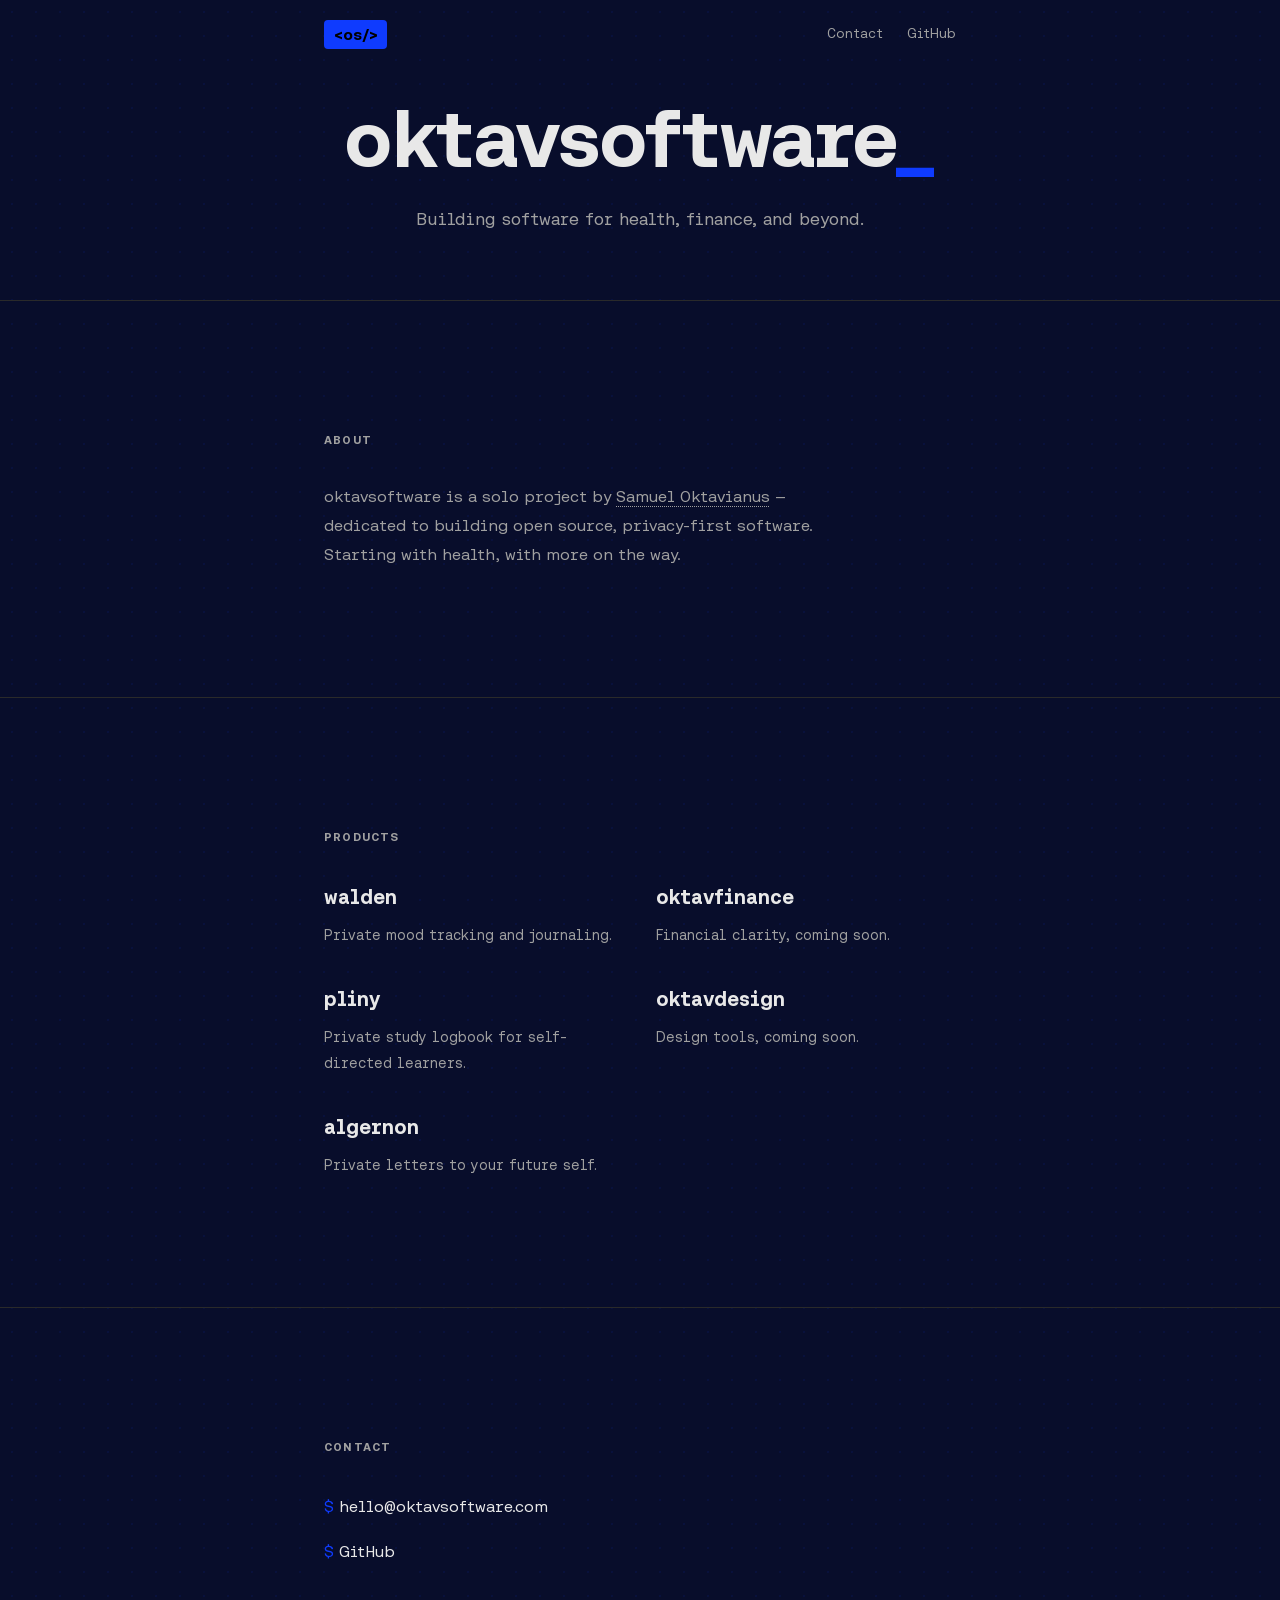
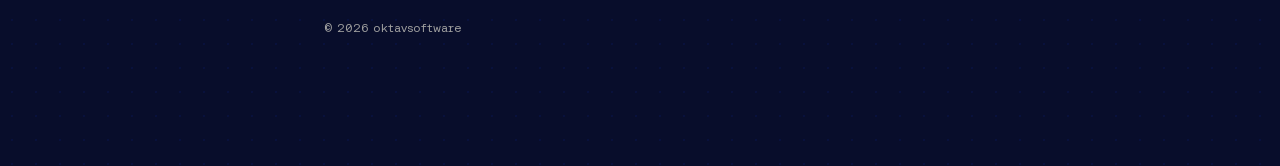
==== index.html @ 72bcf7a8 "Add algernon to products grid" ====
<!DOCTYPE html>
<html lang="en">
<head>
    <meta charset="UTF-8" />
    <meta name="viewport" content="width=device-width, initial-scale=1.0" />
    <title>oktavsoftware — Privacy-first software by Samuel Oktavianus</title>
    <meta name="description" content="oktavsoftware is a solo studio by Samuel Oktavianus building open source, privacy-first tools — including walden (mood tracking), pliny (study logbook), and more." />
    <meta property="og:title" content="oktavsoftware — Privacy-first software" />
    <meta property="og:description" content="Open source, privacy-first tools by Samuel Oktavianus." />
    <meta property="og:type" content="website" />
    <meta property="og:url" content="https://oktavsoftware.com" />
    <meta property="og:image" content="https://oktavsoftware.com/og-image.png" />
    <meta property="og:image:width" content="1200" />
    <meta property="og:image:height" content="630" />
    <link rel="canonical" href="https://oktavsoftware.com" />
    <link rel="preload" href="fonts/AeonikFono-Regular.woff2" as="font" type="font/woff2" crossorigin>
    <link rel="preload" href="fonts/AeonikFono-Bold.woff2" as="font" type="font/woff2" crossorigin>
    <link rel="stylesheet" href="style.css" />
    <link rel="icon" href="data:image/svg+xml,<svg xmlns='http://www.w3.org/2000/svg' viewBox='0 0 32 32'><rect width='24' height='24' x='4' y='4' rx='3' fill='%230F3BFE'/></svg>">
    <script type="application/ld+json">
    {
        "@context": "https://schema.org",
        "@type": "Organization",
        "name": "oktavsoftware",
        "description": "Privacy-first open source software studio by Samuel Oktavianus",
        "url": "https://oktavsoftware.com",
        "founder": {
            "@type": "Person",
            "name": "Samuel Oktavianus"
        }
    }
    </script>
</head>
<body>

    <section id="hero">
        <nav>
            <span class="logo" aria-label="oktavsoftware"></span>
            <div class="nav-links">
                <a href="#contact">Contact</a>
                <a href="https://github.com/indigoscipio" target="_blank" rel="noopener noreferrer">GitHub</a>
            </div>
        </nav>
        <h1>oktavsoftware</h1>
        <p class="tagline">Building software for health, finance, and beyond.</p>
    </section>

    <section id="about" class="reveal">
        <div class="container">
            <h2>About</h2>
            <p>oktavsoftware is a solo project by <a href="https://samueloktavianus.com" target="_blank" rel="noopener noreferrer">Samuel Oktavianus</a> — dedicated to building open source, privacy-first software. Starting with health, with more on the way.</p>
        </div>
    </section>

    <section id="brands" class="reveal">
        <div class="container">
            <h2>Products</h2>
            <div class="brands-grid">
                <div class="brand-card">
                    <h3><a href="https://walden.oktavsoftware.com/" target="_blank" rel="noopener noreferrer">walden</a></h3>
                    <p>Private mood tracking and journaling.</p>
                </div>
                <div class="brand-card">
                    <h3>oktavfinance</h3>
                    <p>Financial clarity, coming soon.</p>
                </div>
                <div class="brand-card">
                    <h3><a href="https://pliny.oktavsoftware.com" target="_blank" rel="noopener noreferrer">pliny</a></h3>
                    <p>Private study logbook for self-directed learners.</p>
                </div>
                <div class="brand-card">
                    <h3>oktavdesign</h3>
                    <p>Design tools, coming soon.</p>
                </div>
                <div class="brand-card">
                    <h3><a href="https://algernon.oktavsoftware.com/" target="_blank" rel="noopener noreferrer">algernon</a></h3>
                    <p>Private letters to your future self.</p>
                </div>
            </div>
        </div>
    </section>

    <section id="contact" class="reveal">
        <div class="container">
            <h2>Contact</h2>
            <div class="contact-links">
                <a href="mailto:hello@oktavsoftware.com">hello@oktavsoftware.com</a>
                <a href="https://github.com/indigoscipio" target="_blank" rel="noopener noreferrer">GitHub</a>
            </div>
            <p class="copyright">&copy; 2026 oktavsoftware</p>
        </div>
    </section>

    <script src="script.js" defer></script>
</body>
</html>
---- style.css ----
@font-face {
    font-family: 'Aeonik Fono';
    src: url('fonts/AeonikFono-Regular.woff2') format('woff2');
    font-weight: 400;
    font-style: normal;
    font-display: swap;
}

@font-face {
    font-family: 'Aeonik Fono';
    src: url('fonts/AeonikFono-Bold.woff2') format('woff2');
    font-weight: 700;
    font-style: normal;
    font-display: swap;
}

:root {
    --bg: #080D2B;
    --text: #E8E8E8;
    --accent: #0F3BFE;
    --muted: #A0A0A0;
    --divider: #2A2A2A;
    --font: 'Aeonik Fono', 'Courier New', monospace;
    --max-width: 680px;
}

*, *::before, *::after {
    margin: 0;
    padding: 0;
    box-sizing: border-box;
}

html {
    scroll-behavior: smooth;
    -webkit-font-smoothing: antialiased;
    -moz-osx-font-smoothing: grayscale;
}

::selection {
    background: var(--accent);
    color: #fff;
}

body {
    font-family: var(--font);
    color: var(--text);
    background-color: var(--bg);
    background-image: radial-gradient(circle, rgba(15, 59, 254, 0.08) 1px, transparent 1px);
    background-size: 24px 24px;
    line-height: 1.8;
    font-weight: 400;
}

a {
    color: inherit;
    text-decoration: none;
}

a:focus-visible {
    outline: 2px solid var(--text);
    outline-offset: 2px;
}

.container {
    max-width: var(--max-width);
    margin: 0 auto;
    padding: 0 1.5rem;
}

section {
    padding: 8rem 0;
}

section + section {
    border-top: 1px solid var(--divider);
}

h1 {
    font-size: 5rem;
    font-weight: 700;
    letter-spacing: -0.03em;
    line-height: 1.05;
}

h2 {
    font-size: 0.75rem;
    font-weight: 700;
    text-transform: uppercase;
    letter-spacing: 0.1em;
    color: var(--muted);
    margin-bottom: 2rem;
}

h3 {
    font-size: 1.25rem;
    font-weight: 700;
    margin-bottom: 0.5rem;
}

p {
    font-size: 1rem;
    color: var(--muted);
    line-height: 1.8;
}

#hero {
    position: relative;
    padding: 6rem 0 4rem;
    text-align: center;
}

nav {
    position: absolute;
    top: 0;
    left: 50%;
    transform: translateX(-50%);
    width: 100%;
    max-width: var(--max-width);
    display: flex;
    justify-content: space-between;
    align-items: center;
    padding: 1.25rem 1.5rem;
}

@keyframes os-cycle {
    0%      { content: '<os/>'; }
    11.1%   { content: '{os}'; }
    22.2%   { content: '[os]'; }
    33.3%   { content: '> os'; }
    44.4%   { content: 'os_'; }
    55.5%   { content: 'os::'; }
    66.6%   { content: 'os++'; }
    77.7%   { content: '(os)'; }
    88.8%   { content: 'os;'; }
    100%    { content: '<os/>'; }
}

.logo {
    display: inline-block;
    font-weight: 700;
    background: var(--accent);
    color: #000;
    padding: 0.4rem 0.6rem;
    border-radius: 4px;
    cursor: default;
    line-height: 1;
}

.logo::before {
    content: '<os/>';
    animation: os-cycle 5.4s steps(1) infinite;
}

.logo:hover::before {
    animation-play-state: paused;
}

.nav-links {
    display: flex;
    gap: 1.5rem;
    align-items: center;
}

.nav-links a {
    font-size: 0.85rem;
    color: var(--muted);
    transition: color 0.2s;
}

.nav-links a:hover {
    color: var(--accent);
}

.tagline {
    margin-top: 1.5rem;
    font-size: 1.1rem;
    color: var(--muted);
}

@keyframes blink {
    0%, 100% { opacity: 1; }
    50% { opacity: 0; }
}

@keyframes fade-up {
    from { opacity: 0; transform: translateY(24px); }
    to { opacity: 1; transform: translateY(0); }
}

#hero h1 {
    animation: fade-up 0.8s ease forwards;
}

#hero .tagline {
    animation: fade-up 0.8s ease 0.2s forwards;
    opacity: 0;
}

.reveal {
    opacity: 0;
    transform: translateY(20px);
    transition: opacity 0.6s ease, transform 0.6s ease;
}

.reveal.visible {
    opacity: 1;
    transform: translateY(0);
}

#hero h1::after {
    content: '_';
    color: var(--accent);
    animation: blink 1s step-end infinite;
}

#about p {
    max-width: 520px;
}

.brands-grid {
    display: grid;
    grid-template-columns: 1fr 1fr;
    gap: 2rem;
}

.brand-card {
    transition: opacity 0.2s;
}

.brand-card:hover {
    opacity: 0.5;
}

.brand-card p {
    font-size: 0.9rem;
    margin-bottom: 0;
}

.brand-card h3 a:hover {
    text-decoration: underline;
}

.contact-links {
    display: flex;
    flex-direction: column;
    gap: 0.75rem;
    margin-bottom: 3rem;
}

.contact-links a {
    font-size: 1rem;
    color: var(--text);
    text-decoration: none;
    width: fit-content;
    padding: 0.15rem 0.25rem;
    margin-left: -0.25rem;
    transition: background 0.15s, color 0.15s;
}

.contact-links a::before {
    content: '$ ';
    color: var(--accent);
}

.contact-links a:hover {
    background: var(--accent);
    color: #fff;
}

.copyright {
    font-size: 0.75rem;
    color: var(--muted);
}

p a {
    text-decoration: underline dotted;
    text-underline-offset: 4px;
    text-decoration-thickness: 1px;
    text-decoration-color: var(--muted);
}

@media (max-width: 600px) {
    #hero {
        padding: 4rem 0 3rem;
    }

    nav {
        padding: 1rem 1.5rem;
    }

    .nav-links {
        gap: 1rem;
    }

    .nav-links a {
        font-size: 0.8rem;
    }

    h1 {
        font-size: 2.75rem;
    }

    .tagline {
        font-size: 0.95rem;
    }

    section {
        padding: 4rem 0;
    }

    .brands-grid {
        grid-template-columns: 1fr;
        gap: 2.5rem;
    }
}
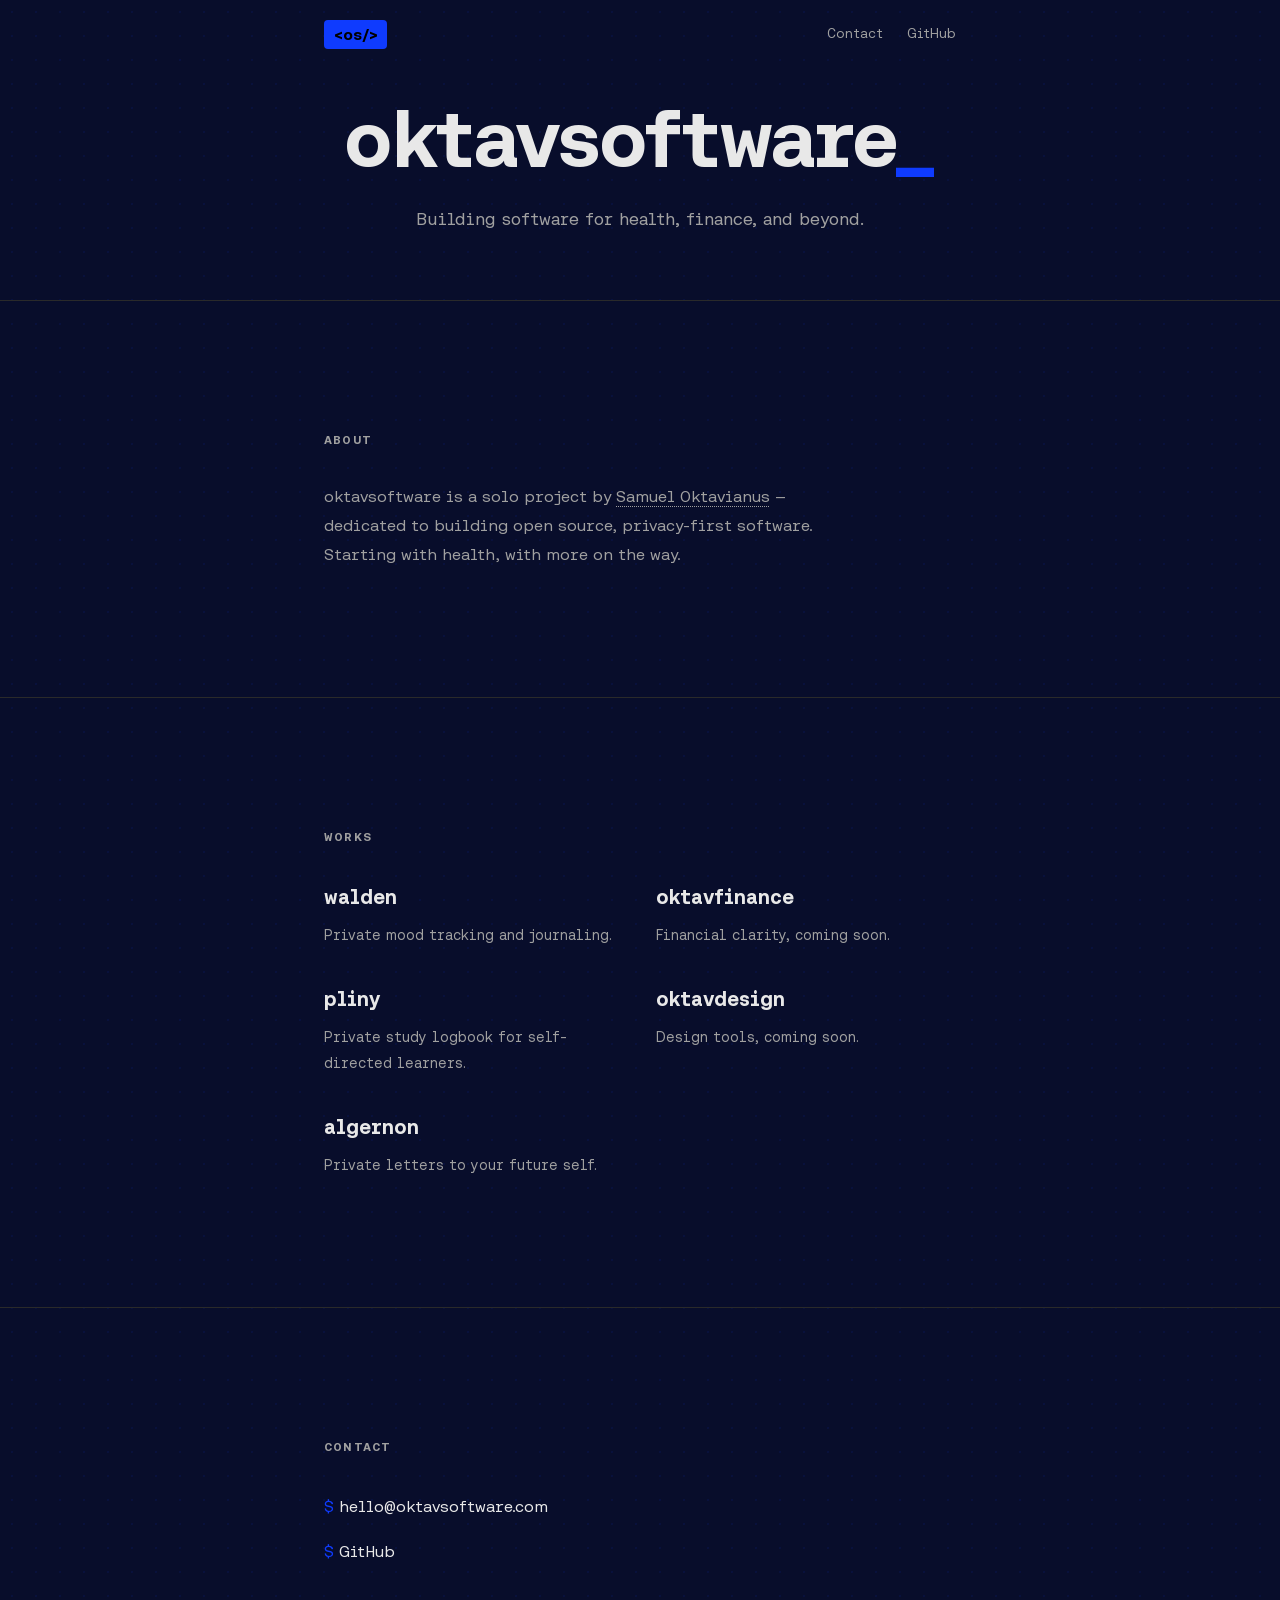
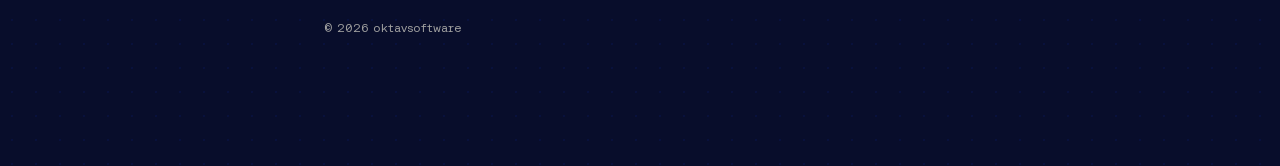
==== commit f12e30b3: "Rename Products to Works" ====
--- a/index.html
+++ b/index.html
@@ -54,7 +54,7 @@
 
     <section id="brands" class="reveal">
         <div class="container">
-            <h2>Products</h2>
+            <h2>Works</h2>
             <div class="brands-grid">
                 <div class="brand-card">
                     <h3><a href="https://walden.oktavsoftware.com/" target="_blank" rel="noopener noreferrer">walden</a></h3>
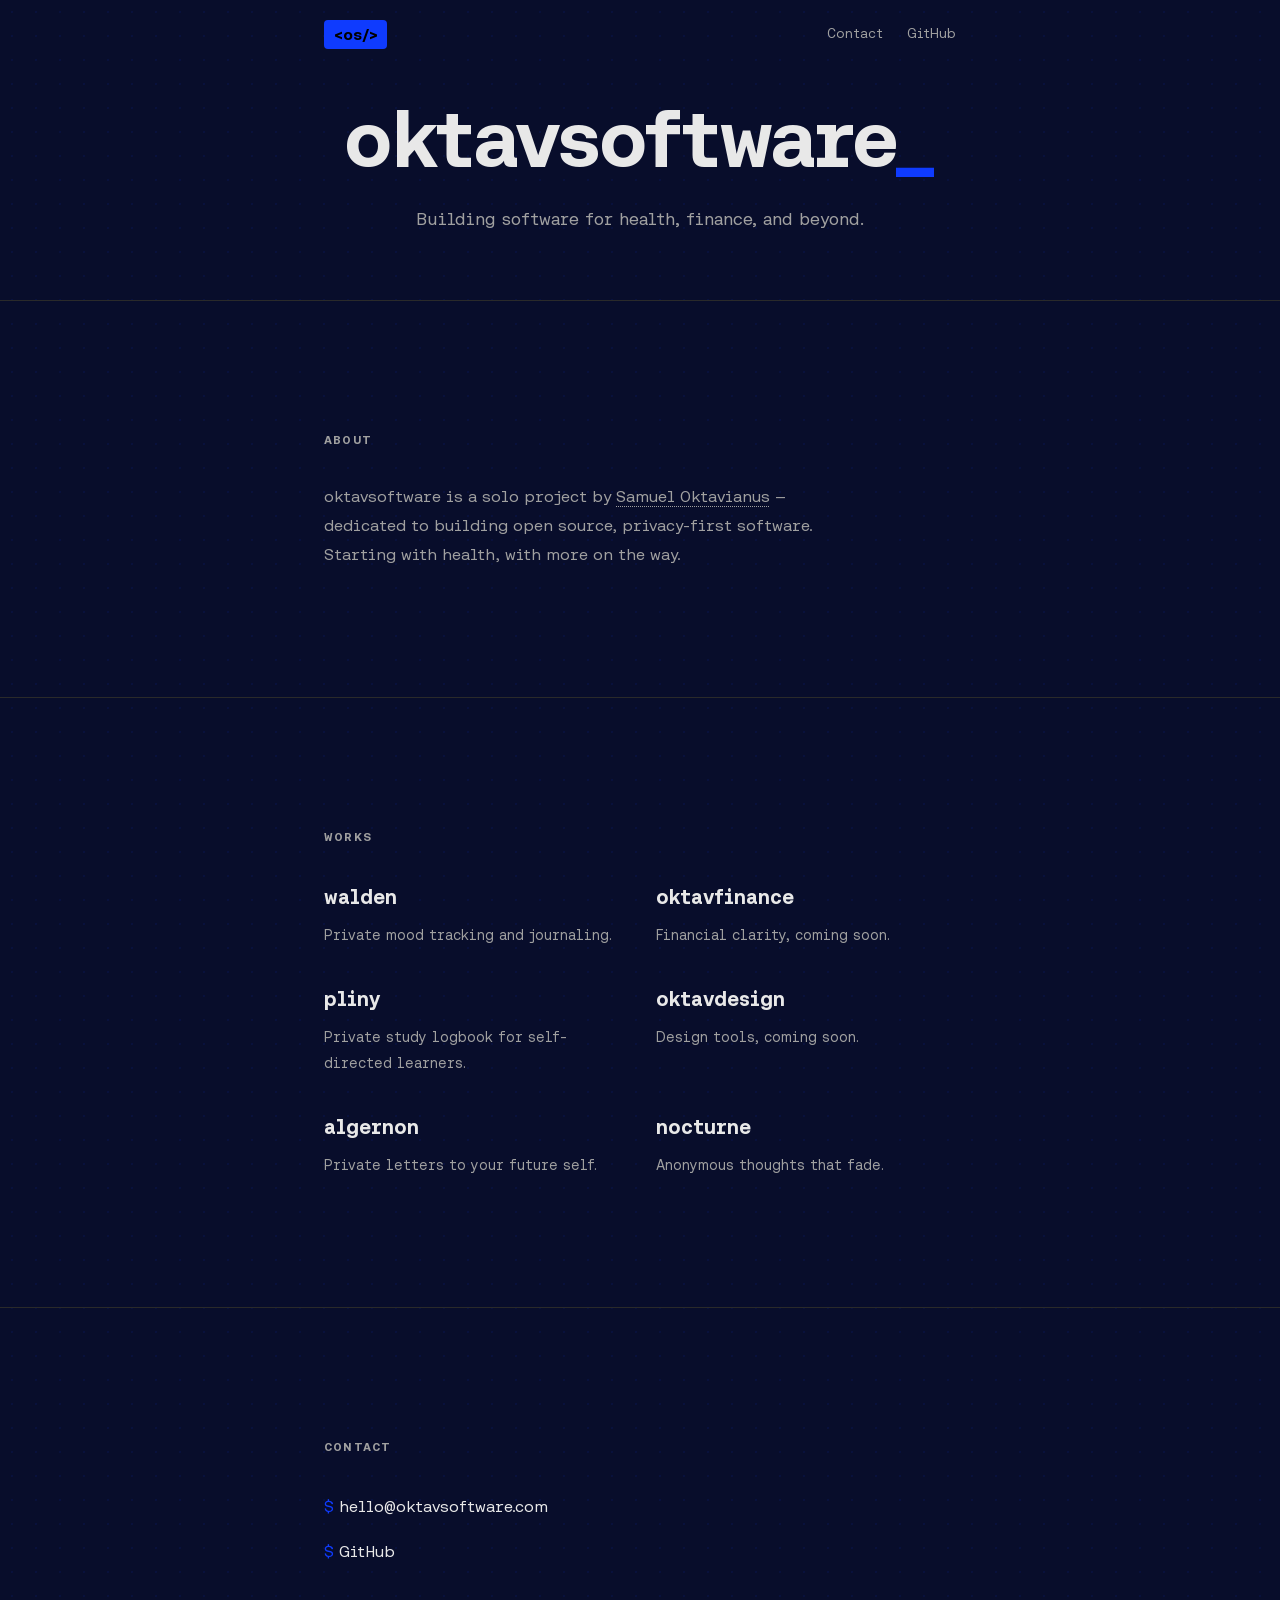
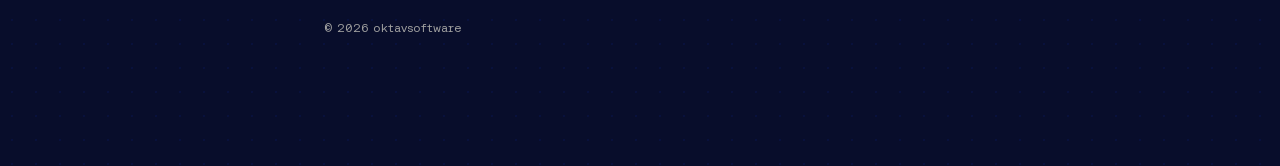
==== commit 4df70db3: "Add nocturne to works grid" ====
--- a/index.html
+++ b/index.html
@@ -76,6 +76,10 @@
                     <h3><a href="https://algernon.oktavsoftware.com/" target="_blank" rel="noopener noreferrer">algernon</a></h3>
                     <p>Private letters to your future self.</p>
                 </div>
+                <div class="brand-card">
+                    <h3><a href="https://nocturne.oktavsoftware.com/" target="_blank" rel="noopener noreferrer">nocturne</a></h3>
+                    <p>Anonymous thoughts that fade.</p>
+                </div>
             </div>
         </div>
     </section>
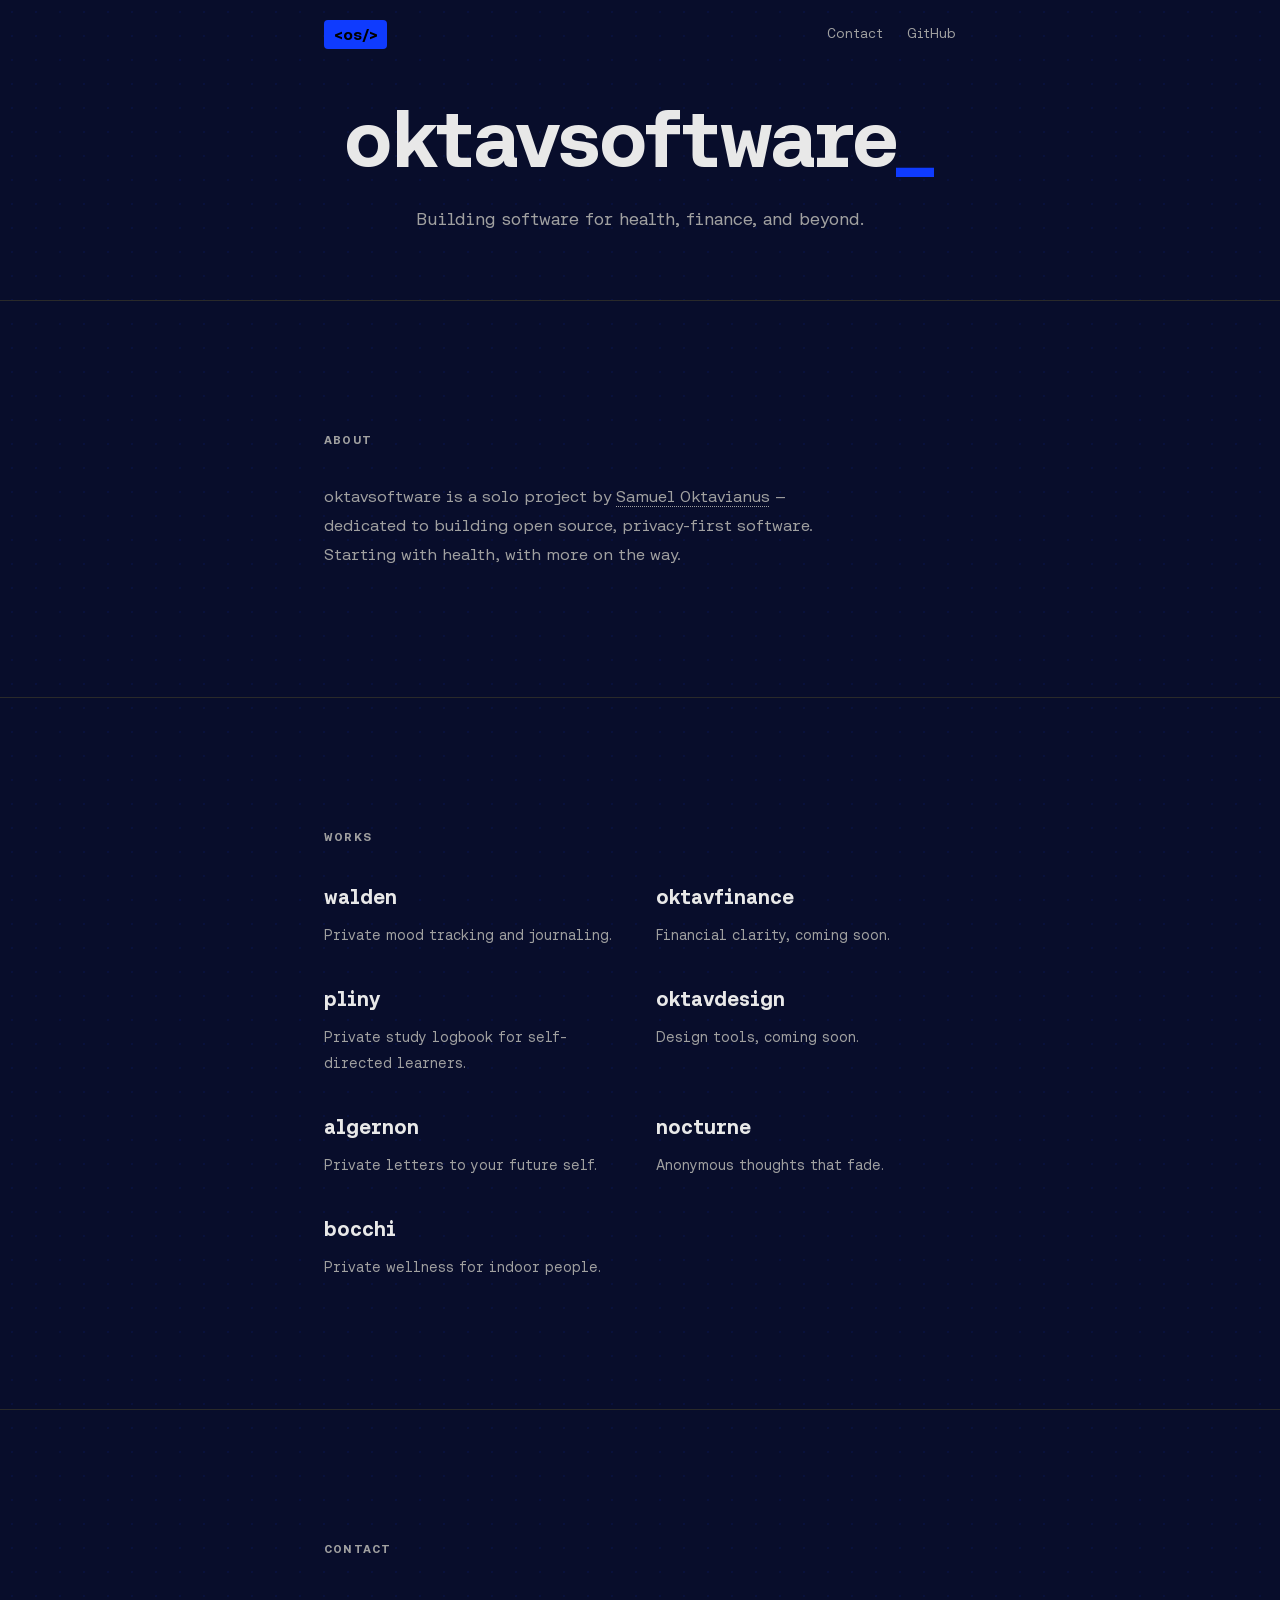
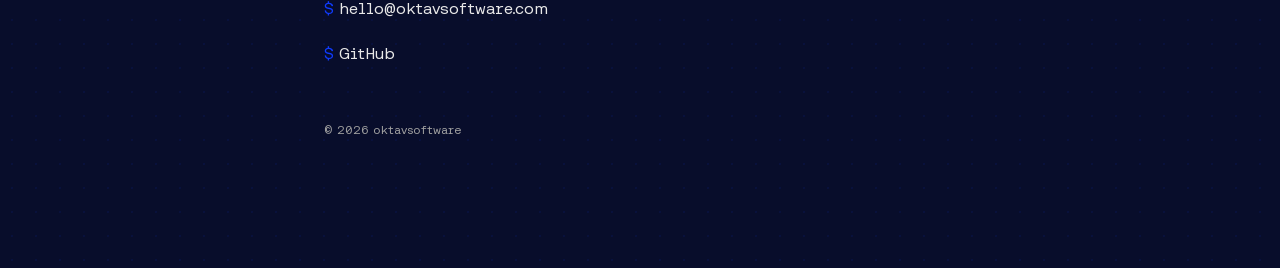
==== commit 4eeada52: "Add bocchi to works grid" ====
--- a/index.html
+++ b/index.html
@@ -80,6 +80,10 @@
                     <h3><a href="https://nocturne.oktavsoftware.com/" target="_blank" rel="noopener noreferrer">nocturne</a></h3>
                     <p>Anonymous thoughts that fade.</p>
                 </div>
+                <div class="brand-card">
+                    <h3><a href="https://bocchi.oktavsoftware.com/" target="_blank" rel="noopener noreferrer">bocchi</a></h3>
+                    <p>Private wellness for indoor people.</p>
+                </div>
             </div>
         </div>
     </section>
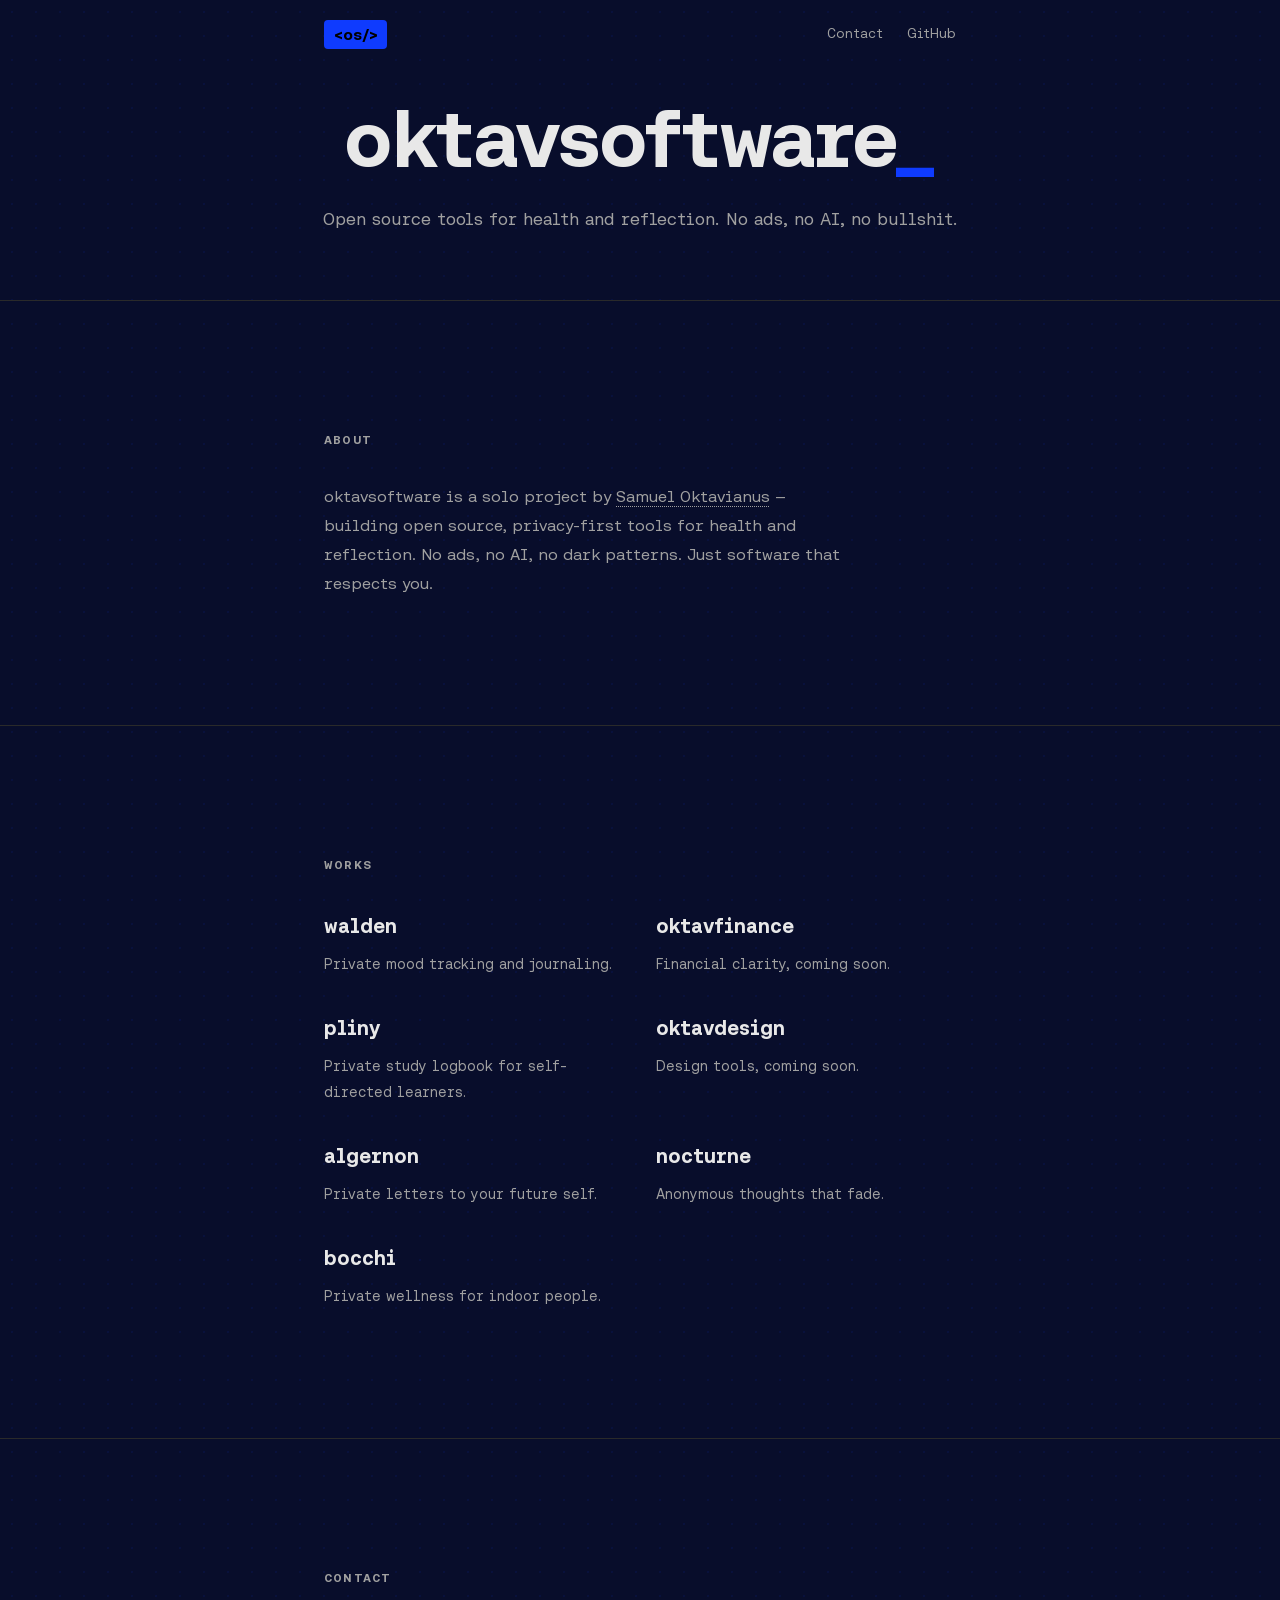
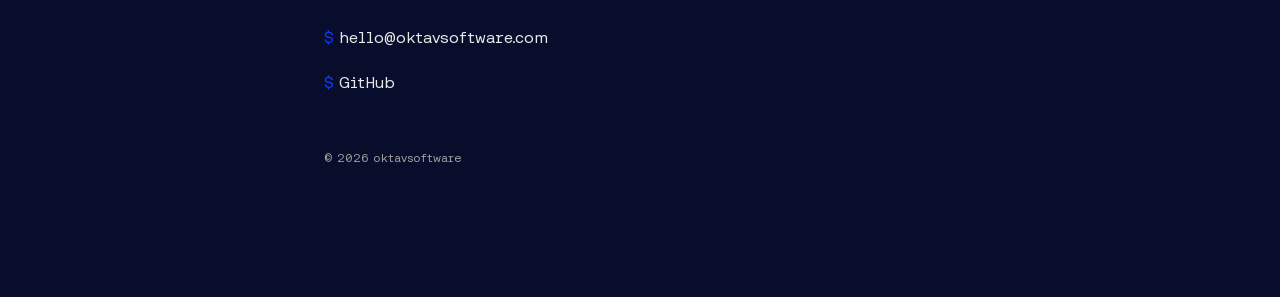
==== commit 45c1805c: "Update messaging: health & reflection, no ads/AI/bullshit" ====
--- a/index.html
+++ b/index.html
@@ -4,9 +4,9 @@
     <meta charset="UTF-8" />
     <meta name="viewport" content="width=device-width, initial-scale=1.0" />
     <title>oktavsoftware — Privacy-first software by Samuel Oktavianus</title>
-    <meta name="description" content="oktavsoftware is a solo studio by Samuel Oktavianus building open source, privacy-first tools — including walden (mood tracking), pliny (study logbook), and more." />
-    <meta property="og:title" content="oktavsoftware — Privacy-first software" />
-    <meta property="og:description" content="Open source, privacy-first tools by Samuel Oktavianus." />
+    <meta name="description" content="oktavsoftware is a solo studio by Samuel Oktavianus building open source, privacy-first tools for health and reflection. No ads, no AI, no bullshit." />
+    <meta property="og:title" content="oktavsoftware — Open source tools for health and reflection" />
+    <meta property="og:description" content="Open source, privacy-first tools for health and reflection. No ads, no AI, no dark patterns." />
     <meta property="og:type" content="website" />
     <meta property="og:url" content="https://oktavsoftware.com" />
     <meta property="og:image" content="https://oktavsoftware.com/og-image.png" />
@@ -22,7 +22,7 @@
         "@context": "https://schema.org",
         "@type": "Organization",
         "name": "oktavsoftware",
-        "description": "Privacy-first open source software studio by Samuel Oktavianus",
+        "description": "Open source, privacy-first tools for health and reflection. No ads, no AI, no bullshit.",
         "url": "https://oktavsoftware.com",
         "founder": {
             "@type": "Person",
@@ -42,13 +42,13 @@
             </div>
         </nav>
         <h1>oktavsoftware</h1>
-        <p class="tagline">Building software for health, finance, and beyond.</p>
+        <p class="tagline">Open source tools for health and reflection. No ads, no AI, no bullshit.</p>
     </section>
 
     <section id="about" class="reveal">
         <div class="container">
             <h2>About</h2>
-            <p>oktavsoftware is a solo project by <a href="https://samueloktavianus.com" target="_blank" rel="noopener noreferrer">Samuel Oktavianus</a> — dedicated to building open source, privacy-first software. Starting with health, with more on the way.</p>
+            <p>oktavsoftware is a solo project by <a href="https://samueloktavianus.com" target="_blank" rel="noopener noreferrer">Samuel Oktavianus</a> — building open source, privacy-first tools for health and reflection. No ads, no AI, no dark patterns. Just software that respects you.</p>
         </div>
     </section>
 
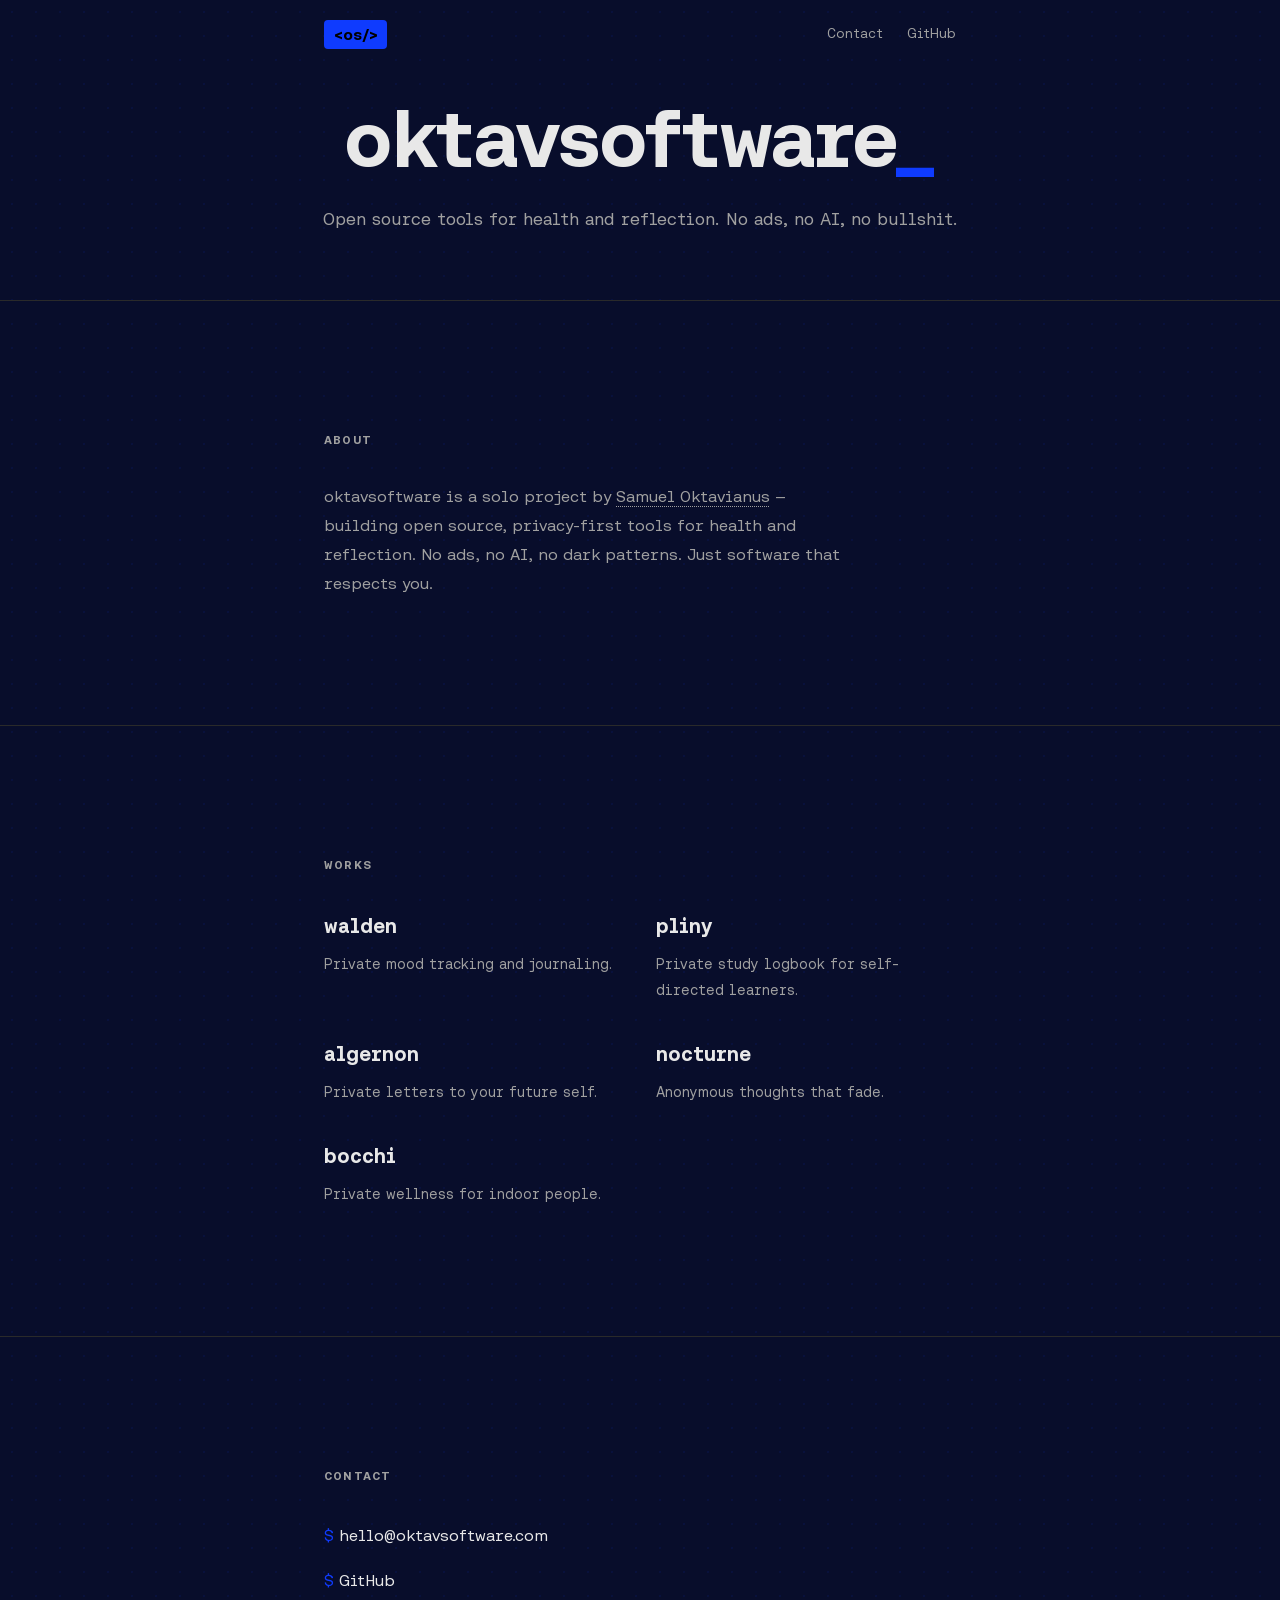
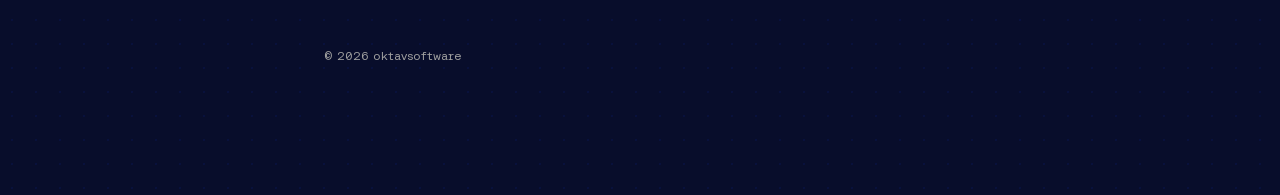
==== commit 00884cb5: "Remove oktavfinance and oktavdesign from works" ====
--- a/index.html
+++ b/index.html
@@ -61,16 +61,8 @@
                     <p>Private mood tracking and journaling.</p>
                 </div>
                 <div class="brand-card">
-                    <h3>oktavfinance</h3>
-                    <p>Financial clarity, coming soon.</p>
-                </div>
-                <div class="brand-card">
                     <h3><a href="https://pliny.oktavsoftware.com" target="_blank" rel="noopener noreferrer">pliny</a></h3>
                     <p>Private study logbook for self-directed learners.</p>
-                </div>
-                <div class="brand-card">
-                    <h3>oktavdesign</h3>
-                    <p>Design tools, coming soon.</p>
                 </div>
                 <div class="brand-card">
                     <h3><a href="https://algernon.oktavsoftware.com/" target="_blank" rel="noopener noreferrer">algernon</a></h3>
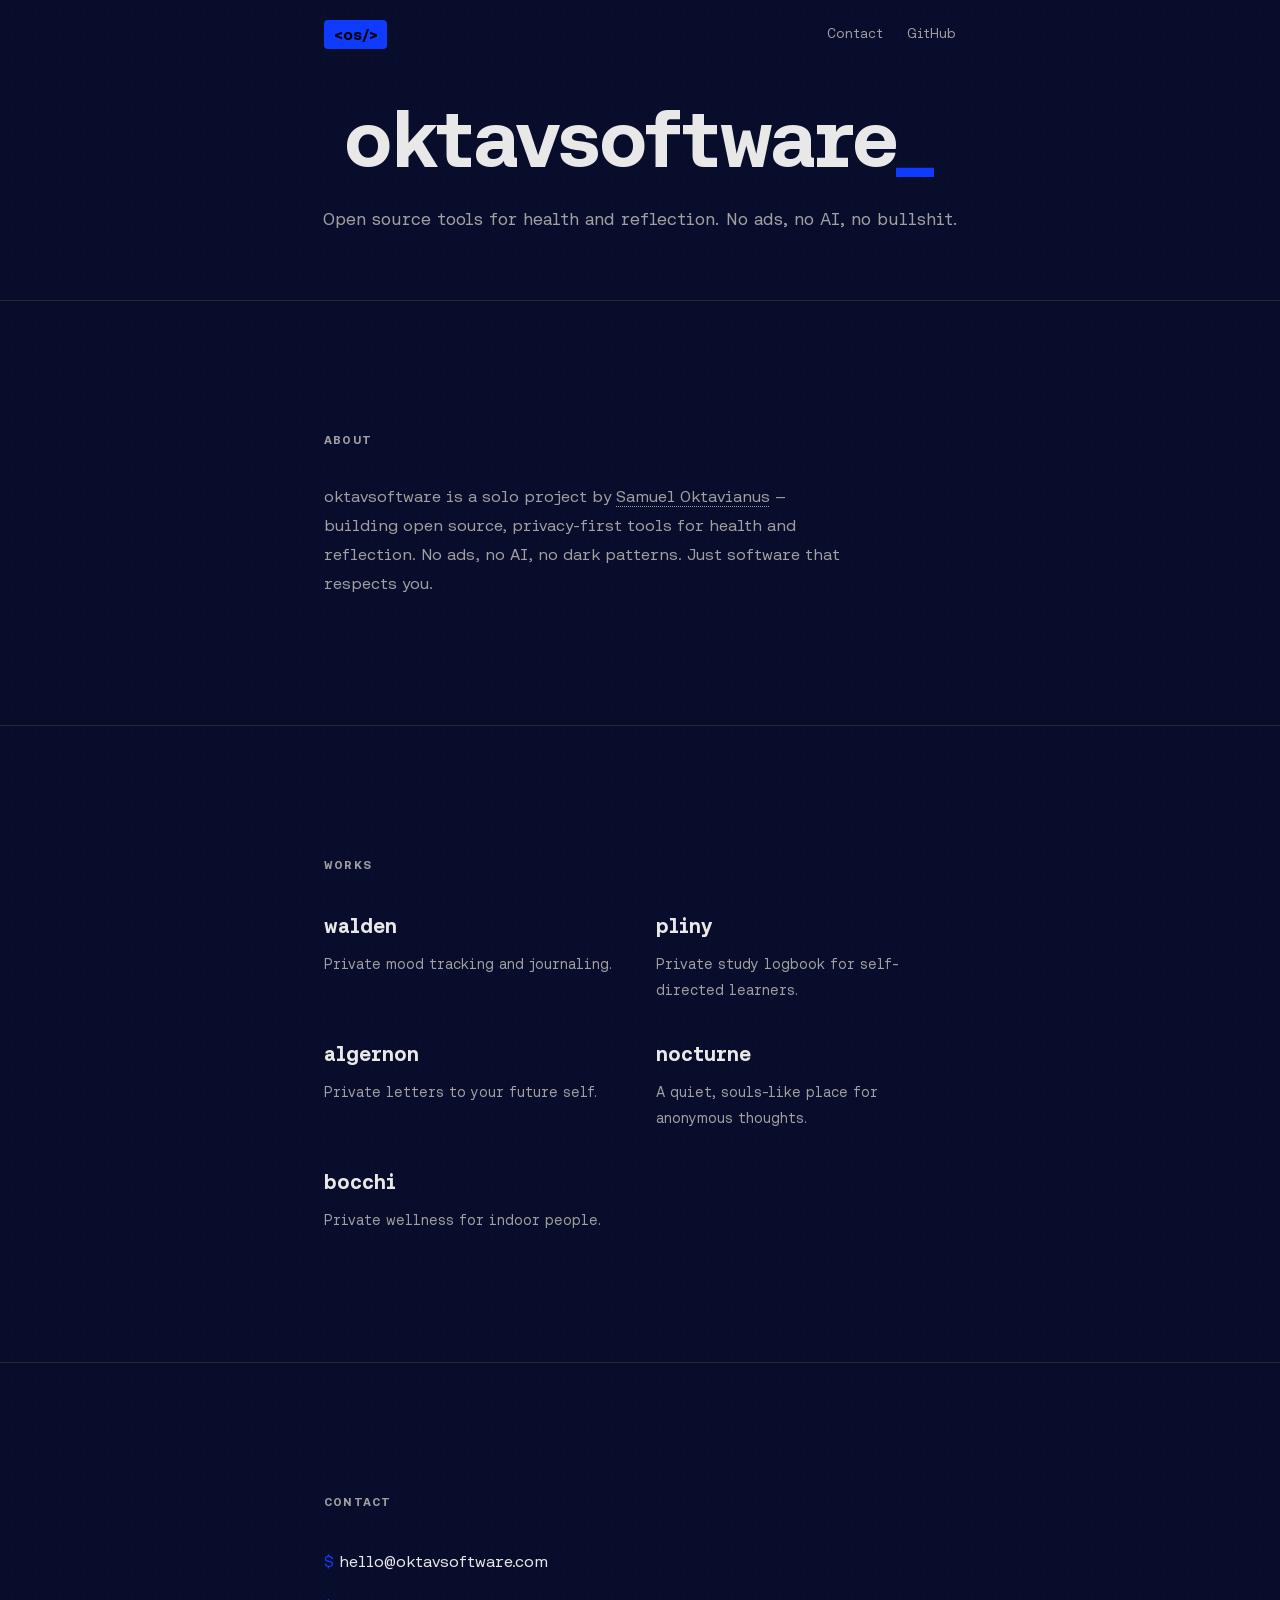
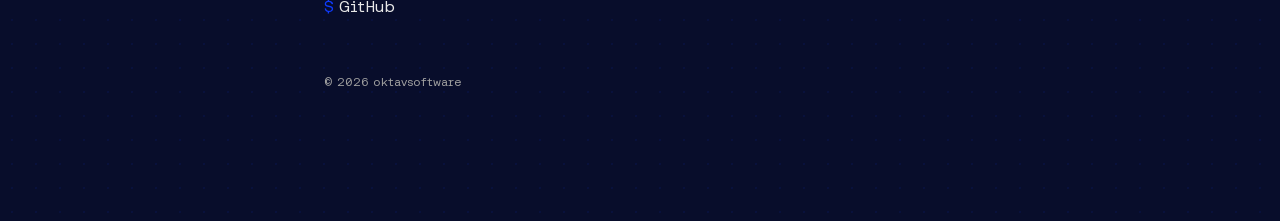
==== commit 7d445704: "Update nocturne description" ====
--- a/index.html
+++ b/index.html
@@ -70,7 +70,7 @@
                 </div>
                 <div class="brand-card">
                     <h3><a href="https://nocturne.oktavsoftware.com/" target="_blank" rel="noopener noreferrer">nocturne</a></h3>
-                    <p>Anonymous thoughts that fade.</p>
+                    <p>A quiet, souls-like place for anonymous thoughts.</p>
                 </div>
                 <div class="brand-card">
                     <h3><a href="https://bocchi.oktavsoftware.com/" target="_blank" rel="noopener noreferrer">bocchi</a></h3>
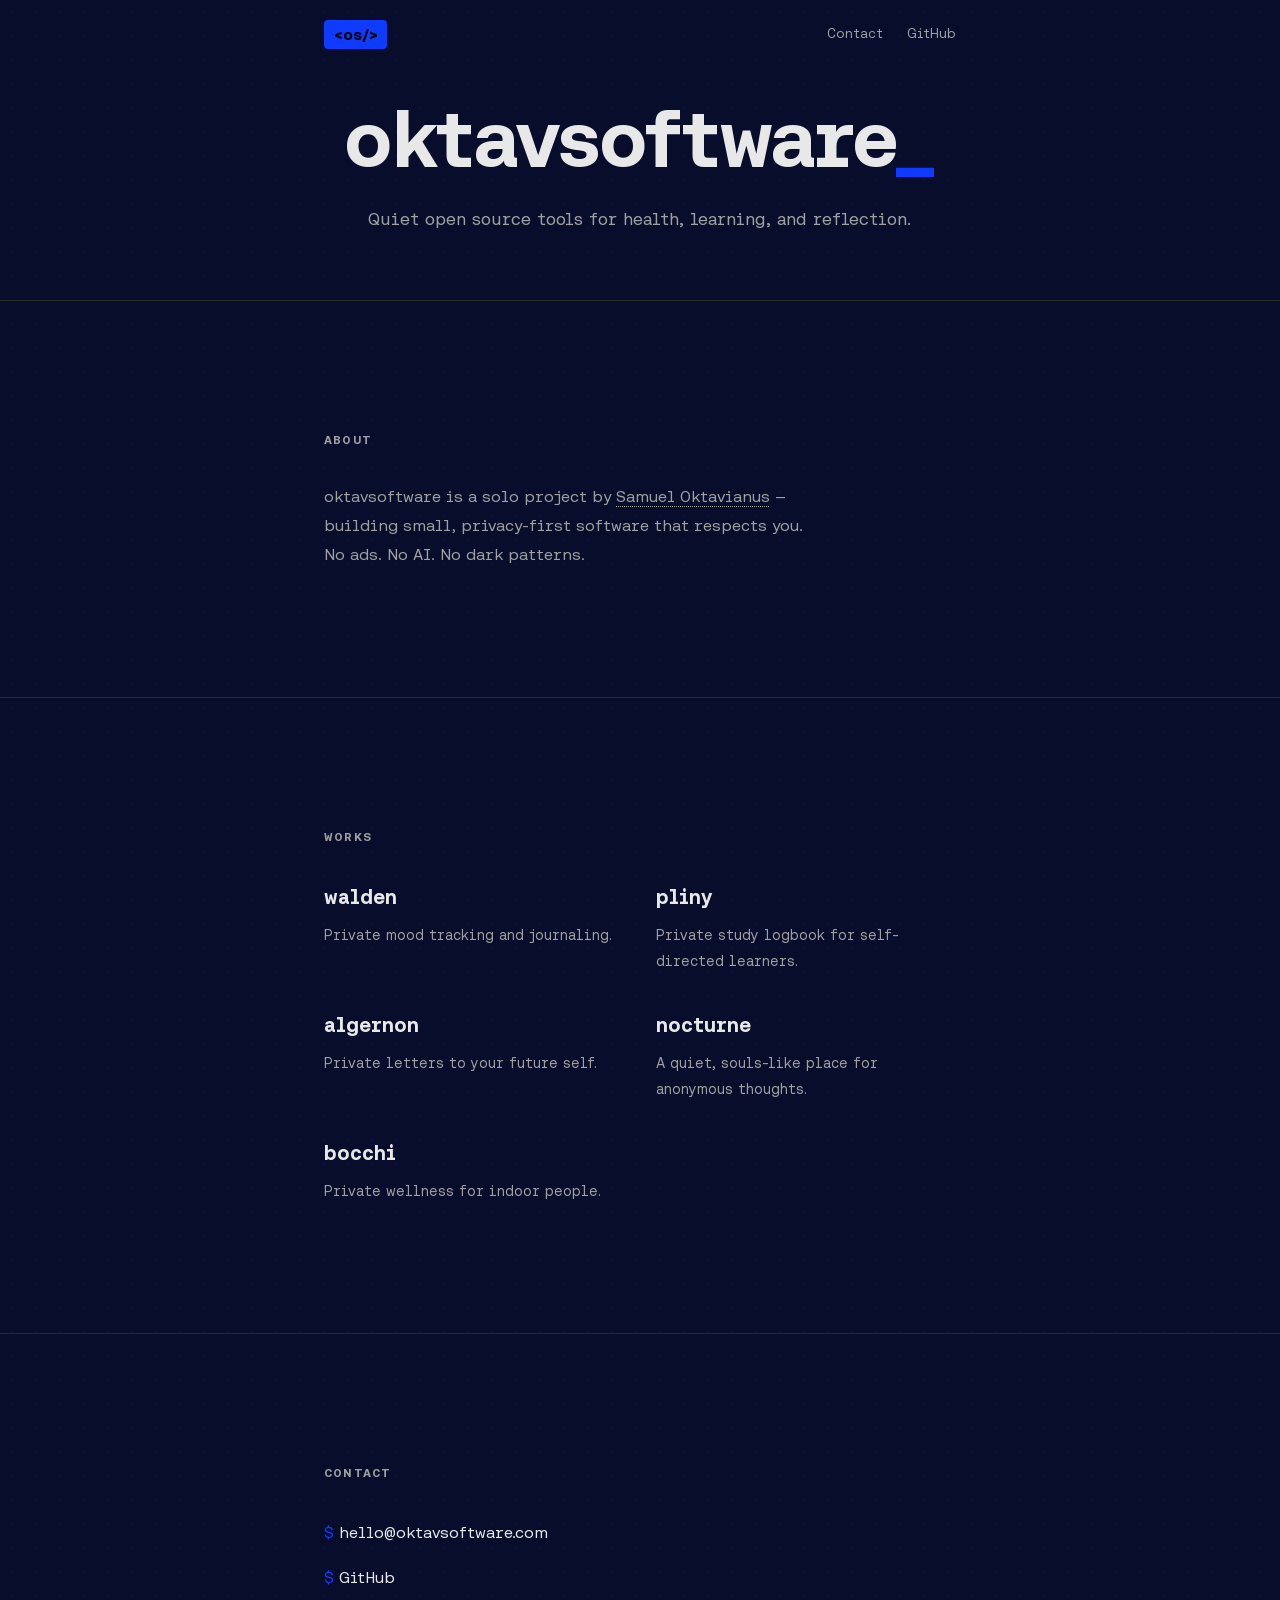
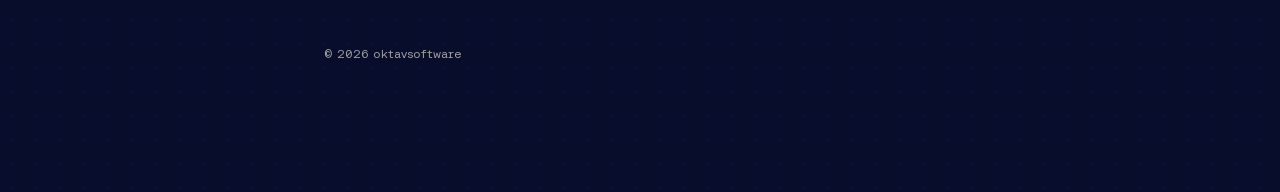
==== commit 0fe62bb0: "Update hero tagline and about text" ====
--- a/index.html
+++ b/index.html
@@ -42,13 +42,14 @@
             </div>
         </nav>
         <h1>oktavsoftware</h1>
-        <p class="tagline">Open source tools for health and reflection. No ads, no AI, no bullshit.</p>
+        <p class="tagline">Quiet open source tools for health, learning, and reflection.</p>
     </section>
 
     <section id="about" class="reveal">
         <div class="container">
             <h2>About</h2>
-            <p>oktavsoftware is a solo project by <a href="https://samueloktavianus.com" target="_blank" rel="noopener noreferrer">Samuel Oktavianus</a> — building open source, privacy-first tools for health and reflection. No ads, no AI, no dark patterns. Just software that respects you.</p>
+            <p>oktavsoftware is a solo project by <a href="https://samueloktavianus.com" target="_blank" rel="noopener noreferrer">Samuel Oktavianus</a> — building small, privacy-first software that respects you.</p>
+            <p>No ads. No AI. No dark patterns.</p>
         </div>
     </section>
 
